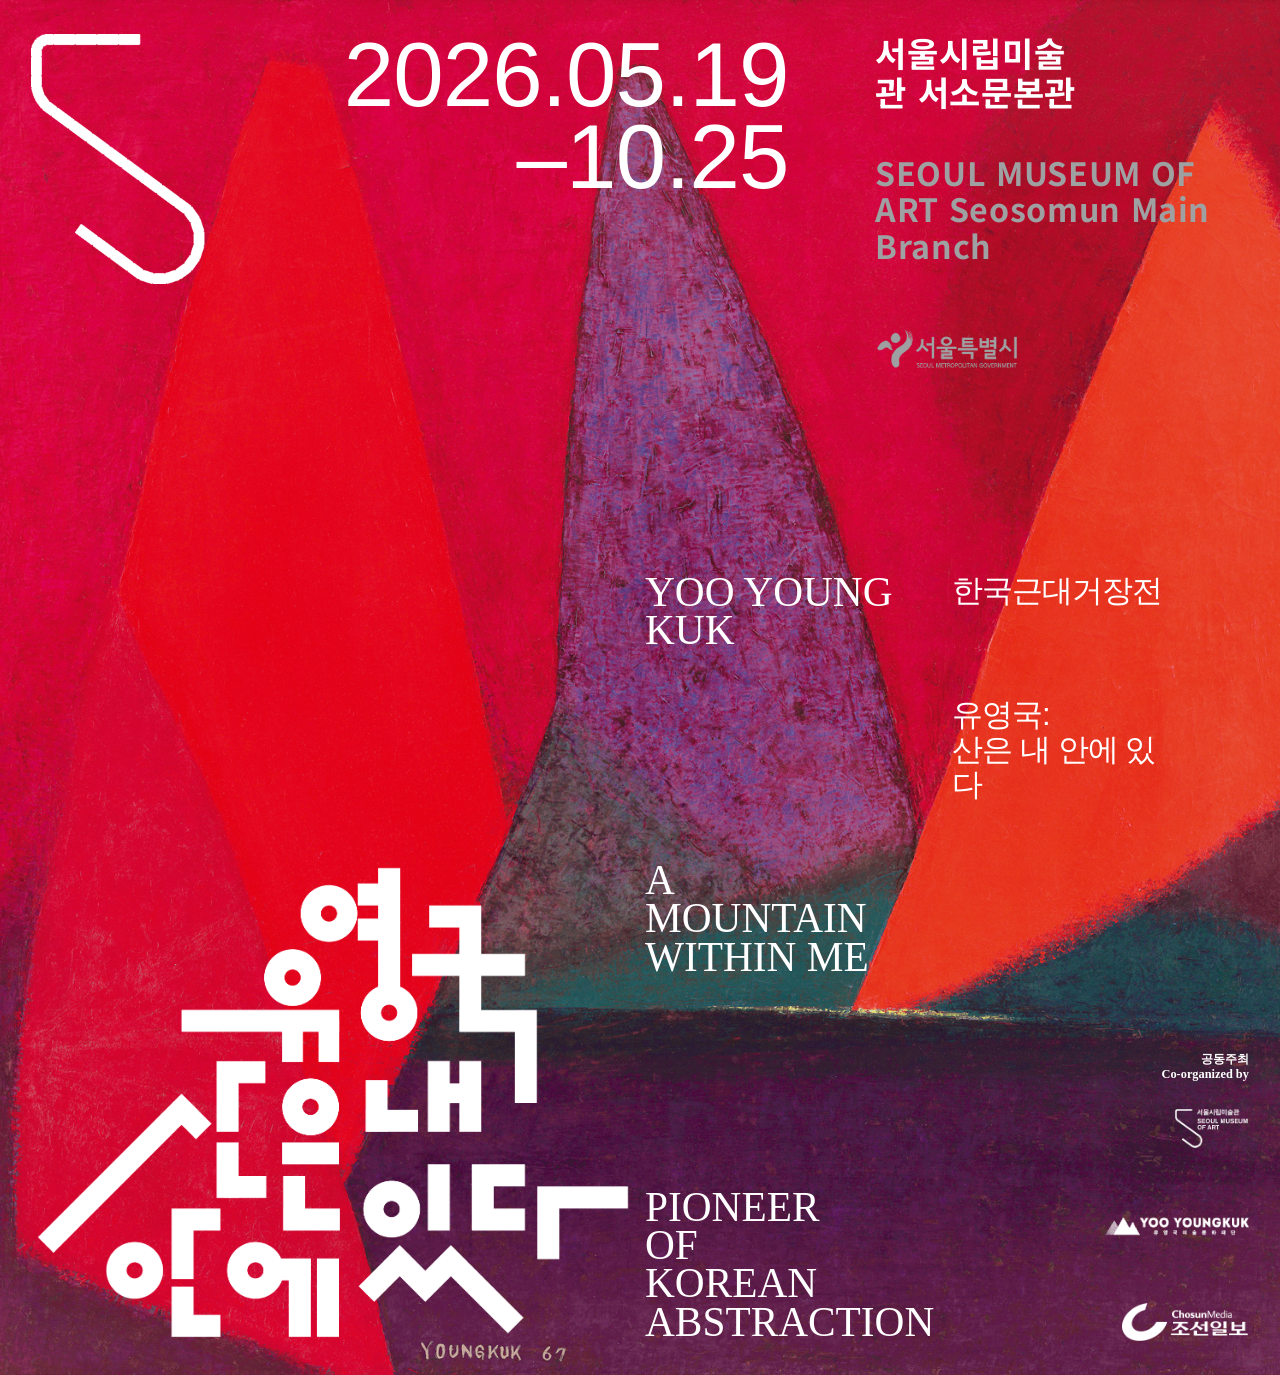
==== src/mid/index.html @ 2357b38d "making" ====
<!doctype html>
<html lang="ko">
  <head>
    <meta charset="UTF-8" />
    <meta name="viewport" content="width=device-width, initial-scale=1.0" />
    <title>Document</title>
    <link rel="stylesheet" href="./style.css" />
    <!-- Noto Sans KR -->
    <link
      href="https://fonts.googleapis.com/css2?family=Noto+Sans+KR:wght@400;500;700&display=swap"
      rel="stylesheet"
    />
  </head>
  <body>
    <div id="poster">
      <div class="grid">
        <!-- 그림 -->
        <img id="artsize" src="./assets/art.jpg" alt="" />

        <!-- 로고+제목 -->
        <img id="logo" src="./assets/museum_logo.png" alt="" />
        <img id="title" src="./assets/title.png" alt="" />

        <!-- 날짜+장소+서울로고 -->
        <h1 class="date">2026.<wbr />05.<wbr />19<br />–10.25</h1>
        <div class="wrap1">
          <h2 class="place kr">서울시립미술관 서소문본관</h2>
          <h2 class="place en">SEOUL MUSEUM OF ART Seosomun Main Branch</h2>
          <img class="seoulsize" src="./assets/seoul_logo.png" alt="" />
        </div>

        <!-- 영어글자 -->
        <div class="wrap2">
          <p class="text first">YOO YOUNG KUK</p>
          <p class="text second">A MOUNTAIN WITHIN ME</p>
          <p class="text">PIONEER<br />OF<br />KOREAN ABSTRACTION</p>
        </div>

        <!-- 한글글자 -->
        <div class="wrap3">
          <p class="text">한국근대거장전</p>
          <p class="text">유영국:<br />산은 내 안에 있다</p>
        </div>

        <!-- 세부정보 -->
        <div class="wrap4">
          <div class="wrap4-1 first">
            <p class="text">공동주최<br />Co-organized by</p>
            <div class="wrap4-2 first">
              <img class="img1" src="./assets/seoul_museum.png" alt="" />
              <img class="img2" src="./assets/YooYoungKuk.png" alt="" />
              <img class="img3" src="./assets/ChosunMedia.png" alt="" />
            </div>
          </div>
          <!-- <div class="wrap4-1 second">
            <p>후원<br />Sponsored by</p>
            <div class="wrap4-2 second">
              <img src="./assets/Bvlgari.png" alt="" />
              <img src="./assets/SinYoung 6.png" alt="" />
            </div>
          </div>
          <div class="wrap4-1 third">
            <p>협찬<br />Supported by</p>
            <div class="wrap4-2 third">
              <img src="./assets/SpSamhwa.png" alt="" />
              <img src="./assets/Hansol.png" alt="" />
            </div>
          </div> -->
        </div>
      </div>
    </div>
  </body>
</html>
---- src/mid/style.css ----
/* Helvetica Neue Bold */
/* @font-face {
  font-family: "Helvetica Neue";
  src: url("./fonts/HelveticaNeue Bold.ttf") format("truetype");
  font-weight: 700;
  font-style: normal;
} */

*,
*::before,
*::after {
  box-sizing: border-box;
  margin: 0;
  padding: 0;
  font-family: "Noto Sans KR", sans-serif;
}

body {
  background-color: #fff;
  color: #fff;
}

/* Desktop (1440 x 1024)*/
#poster {
  width: 100%;
  max-width: 1440px;

  position: relative;
  margin-inline: auto;

  background-image: url("./assets/art.jpg");
  background-size: cover;
  background-position: center;
  background-repeat: no-repeat;
}

.grid {
  display: grid;

  width: calc(100% * 1370 / 1440);
  margin-inline: auto;
  padding-block: min(2.638889vw, 38px);

  grid-template-columns: repeat(16, minmax(0, 1fr));
  grid-template-rows: repeat(22, minmax(0, 1fr));
  gap: 10px;
}

#artsize {
  display: none;
}

/* 로고+제목 */
#logo {
  grid-column: 1 / span 3;
  grid-row: 1 / span 6;
  justify-self: start;
  align-self: start;
  width: 100%;
  height: auto;
  max-width: 174px;
  object-fit: contain;
}

#title {
  grid-column: 1 / span 8;
  grid-row: span 13 / -1;
  justify-self: start;
  align-self: end;
  width: 100%;
  height: auto;
  max-width: 681px;
  object-fit: contain;
}

/* 날짜+장소+서울로고 */
.date {
  min-width: 0;
  font-family: "HelveticaNeue", sans-serif;
  text-align: right;
  font-size: clamp(72px, calc(48px + 3.333333vw), 96px);
  font-style: normal;
  font-weight: 400;
  line-height: 91%; /* 87.36px */
  letter-spacing: -0.01em;

  grid-column: 5 / 11;
  grid-row: 1 / span 4;
}

.wrap1 {
  display: contents;
}

.place {
  font-family: "Noto Sans KR";
  font-size: clamp(28px, calc(18px + 1.25vw), 36px);
  font-style: normal;
  font-weight: 700;
  line-height: 114%; /* 41.04px */
  letter-spacing: 0.02em;
}

.kr {
  grid-column: 12 / span 3;
  grid-row: 1 / span 2;
}

.en {
  color: #9fa0a2;

  font-size: clamp(26px, calc(17px + 1.180556vw), 34px);
  grid-column: 12 / -1;
  grid-row: 3 / span 2;
}

.seoulsize {
  grid-column: 12 / span 2;
  grid-row: 5 / span 2;
  justify-self: start;
  align-self: end;
  width: 100%;
  height: auto;
  max-width: 162px;
  object-fit: contain;
}

.wrap2 {
  grid-column: 9 / span 4;
  grid-row: span 13 / -1;
  display: flex;
  flex-direction: column;
  justify-content: space-between;
}

.wrap2 .text {
  font-family: "Helvetica Neue";
  font-size: clamp(32px, calc(20px + 1.666667vw), 44px);
  font-style: normal;
  font-weight: 500;
  line-height: 93%; /* 40.92px */
}

.wrap2 .text.first {
  max-width: 249px;
}

.wrap2 .text.second {
  max-width: 232px;
}

.wrap3 {
  grid-column: 13 / span 3;
  grid-row: 10 / span 4;
  display: flex;
  flex-direction: column;
  justify-content: space-between;
}

.wrap3 .text {
  font-family: "Yoon Gothic 700", sans-serif;
  font-size: clamp(25px, calc(16px + 1.180556vw), 33px);
  font-style: normal;
  font-weight: 500;
  letter-spacing: -0.03em;
  line-height: 113%; /* 37.29px */
}
.wrap4 {
  display: contents;
}

.wrap4-1 {
  grid-column: -3 / -1;
  grid-row: -6 / -1;
  width: 100%;
  justify-self: end;
  align-self: stretch;

  display: flex;
  flex-direction: column;
  justify-content: space-between;
  gap: 26px;
}

.wrap4-1 .text {
  text-align: right;
  font-family: "Yoon Gothic 700";
  font-size: clamp(10px, calc(7px + 0.416667vw), 13px);
  font-style: normal;
  font-weight: 700;
  line-height: 126%; /* 16.38px */
}

.wrap4-2 {
  display: flex;
  flex-direction: column;
  justify-content: space-between;
  flex: 1;
  min-width: 0;
  min-height: 0;
}

.wrap4-2 img {
  display: block;
  width: 100%;
  height: auto;
  align-self: flex-end;
  object-fit: contain;
}

.img1 {
  max-width: 74px;
  aspect-ratio: 74/39;
}

.img2 {
  max-width: 162px;
  aspect-ratio: 93/22;
}

.img3 {
  max-width: 128px;
  aspect-ratio: 64/19;
}

.wrap4-1.second,
.wrap4-1.third {
  display: none;
}
/* Tablet — Figma 768 × 1024 */
@media (max-width: 900px) {
  #poster {
    width: 100%;
    max-width: 768px;
    aspect-ratio: 768 / 1024;
    background: #78232e;
    overflow: hidden;
  }

  .grid {
    position: relative;
    width: 100%;
    height: 100%;
    margin: 0;
    padding: 10px;
    display: grid;
    grid-template-columns: repeat(14, minmax(0, 1fr));
    grid-template-rows: repeat(21, minmax(0, 1fr));
    gap: min(1.3021vw, 10px);
  }

  #artsize {
    display: block;
    position: absolute;
    left: 8.3%;
    top: 15.5%;
    width: 83.4%;
    height: 76%;
    object-fit: cover;
    object-position: center;
  }

  #logo {
    position: absolute;
    left: 1.2%;
    top: 1%;
    width: 13%;
    height: 15%;
    max-width: none;
    object-fit: contain;
    object-position: top left;
  }

  .date {
    position: absolute;
    top: 1.1%;
    right: 36.5%;
    width: 34%;
    font-size: min(4.1vw, 32px);
    line-height: 0.93;
    letter-spacing: -0.025em;
    text-align: right;
  }

  .wrap1,
  .wrap4 {
    display: contents;
  }

  .place {
    position: absolute;
    right: 1.5%;
    width: 27%;
    font-size: min(1.5vw, 12px);
    line-height: 1.15;
    letter-spacing: 0;
    text-align: left;
  }
  .kr {
    top: 1.4%;
    right: 10px;
    width: max-content;
    white-space: nowrap;
  }
  .en {
    top: 6.2%;
    color: #9fa0a2;
    font-size: min(1.45vw, 11px);
  }
  .place.en,
  .wrap4-1.first {
    display: none;
  }
  .seoulsize {
    position: absolute;
    top: 11.3%;
    right: 15%;
    width: 12%;
    height: auto;
    max-width: none;
  }

  .wrap2 {
    position: absolute;
    left: 1.2%;
    top: 26.5%;
    width: 13%;
    height: 31%;
    display: flex;
    flex-direction: column;
    justify-content: space-between;
    gap: 1em;
  }
  .wrap2 .text {
    font-size: min(1.8vw, 14px);
    line-height: 1.05;
    overflow-wrap: normal;
  }
  .wrap2 .text.first,
  .wrap2 .text.second {
    max-width: none;
  }

  .wrap3 {
    position: absolute;
    top: 20%;
    right: 10px;
    width: 11%;
    height: 31%;
    display: flex;
    flex-direction: row-reverse;
    justify-content: space-between;
    gap: 6px;
  }
  .wrap3 .text {
    font-size: min(1.8vw, 14px);
    line-height: 1.1;
    writing-mode: vertical-rl;
    white-space: nowrap;
  }

  #title {
    position: absolute;
    left: 10%;
    bottom: 1.8%;
    width: 73%;
    height: auto;
    max-width: none;
    z-index: 2;
  }

  .wrap4-1 {
    position: absolute;
    right: 1.2%;
    width: 11%;
    height: 10%;
    display: flex;
    flex-direction: column;
    justify-content: space-between;
    align-items: flex-end;
    gap: 3px;
  }
  .wrap4-1.first {
    bottom: 16%;
  }
  .wrap4-1.second {
    bottom: 7%;
    display: flex;
  }
  .wrap4-1.third {
    bottom: 1%;
    height: 5.5%;
    display: flex;
  }
  .wrap4-1 p,
  .wrap4-1 .text {
    font-size: min(0.9vw, 7px);
    line-height: 1.25;
    text-align: right;
  }
  .wrap4-2 {
    width: 100%;
    flex: 1;
    display: flex;
    flex-direction: column;
    justify-content: space-around;
    align-items: flex-end;
    gap: 2px;
  }
  .wrap4-2 img {
    width: auto;
    max-width: 100%;
    max-height: 32%;
    height: auto;
    object-fit: contain;
  }
  .wrap4-2.second img,
  .wrap4-2.third img {
    max-height: 45%;
  }
}

/* Mobile — Figma 375 × 812: 375px에서 최대 크기 */
@media (max-width: 480px) {
  #poster {
    width: 100%;
    max-width: 375px;
    aspect-ratio: 375 / 812;
    background: #78232e;
    overflow: hidden;
  }

  .grid {
    position: relative;
    display: grid;
    width: 100%;
    height: 100%;
    margin: 0;
    padding: 10px;
    grid-template-columns: repeat(12, minmax(0, 1fr));
    grid-template-rows: repeat(32, minmax(0, 1fr));
    gap: min(2.6667vw, 10px);
  }

  #artsize {
    display: block;
    position: absolute;
    left: 8%;
    top: 29.5%;
    width: 84%;
    height: 42%;
    object-fit: cover;
    object-position: center;
  }

  #logo {
    position: absolute;
    left: 2%;
    top: 1.5%;
    width: 22%;
    height: 14%;
    max-width: none;
    object-fit: contain;
    object-position: top left;
  }

  .date {
    position: absolute;
    top: 1.5%;
    right: 2%;
    width: 45%;
    font-size: min(5.6vw, 21px);
    line-height: 1.25;
    letter-spacing: -0.025em;
    text-align: right;
    white-space: nowrap;
  }

  .wrap1,
  .wrap4 {
    display: contents;
  }
  .place {
    position: absolute;
    right: 2%;
    width: 46%;
    font-size: min(2.9333vw, 11px);
    line-height: 1.2;
    letter-spacing: 0;
    text-align: right;
  }
  .kr {
    top: 11%;
    right: 10px;
    width: max-content;
    white-space: nowrap;
  }
  .en {
    top: 17%;
    color: #9fa0a2;
    font-size: min(2.9333vw, 11px);
  }
  .place.en,
  .wrap4-1.first {
    display: none;
  }
  .seoulsize {
    display: none;
  }

  .wrap2 {
    position: absolute;
    left: 1.5%;
    top: 33%;
    width: 25%;
    height: 24%;
    display: flex;
    flex-direction: column;
    justify-content: space-between;
    gap: 0;
    z-index: 2;
  }
  .wrap2 .text {
    font-family: "Helvetica Neue", sans-serif;
    font-size: min(3.7333vw, 14px);
    font-weight: 500;
    line-height: 1.06;
    letter-spacing: -0.02em;
    overflow-wrap: normal;
  }
  .wrap2 .text.first,
  .wrap2 .text.second {
    max-width: none;
  }

  .wrap3 {
    position: absolute;
    top: 32%;
    right: 10px;
    width: 16%;
    height: 26%;
    display: flex;
    flex-direction: row-reverse;
    justify-content: space-between;
    gap: min(2.1333vw, 8px);
    z-index: 2;
  }
  .wrap3 .text {
    font-family: "Yoon Gothic 700", sans-serif;
    font-size: min(3.7333vw, 14px);
    font-weight: 500;
    line-height: 1.06;
    letter-spacing: -0.03em;
    writing-mode: vertical-rl;
    white-space: nowrap;
  }

  #title {
    position: absolute;
    left: 17%;
    bottom: 14%;
    width: 67%;
    height: auto;
    max-width: none;
    object-fit: contain;
    z-index: 3;
  }

  .wrap4-1 {
    position: absolute;
    bottom: 2%;
    width: 29%;
    height: 8%;
    display: flex;
    flex-direction: column;
    justify-content: space-between;
    align-items: center;
    gap: min(1.3333vw, 5px);
  }
  .wrap4-1.first {
    left: 3%;
    right: auto;
    bottom: 2%;
    height: 8%;
  }
  .wrap4-1.second {
    display: flex;
    left: 35.5%;
    right: auto;
    bottom: 2%;
    height: 8%;
  }
  .wrap4-1.third {
    display: flex;
    left: 68%;
    right: auto;
    bottom: 2%;
    height: 8%;
  }
  .wrap4-1 p,
  .wrap4-1 .text {
    font-size: min(1.6vw, 6px);
    line-height: 1.2;
    text-align: center;
    white-space: nowrap;
  }
  .wrap4-2 {
    display: flex;
    flex-direction: column;
    justify-content: space-around;
    align-items: center;
    width: 100%;
    min-width: 0;
    min-height: 0;
    flex: 1;
    gap: min(0.8vw, 3px);
  }
  .wrap4-2 img {
    display: block;
    width: auto;
    max-width: 100%;
    max-height: 30%;
    height: auto;
    object-fit: contain;
    align-self: center;
  }
  .wrap4-2.second img,
  .wrap4-2.third img {
    max-height: 45%;
  }
  .img1,
  .img2,
  .img3 {
    max-width: 100%;
  }
}
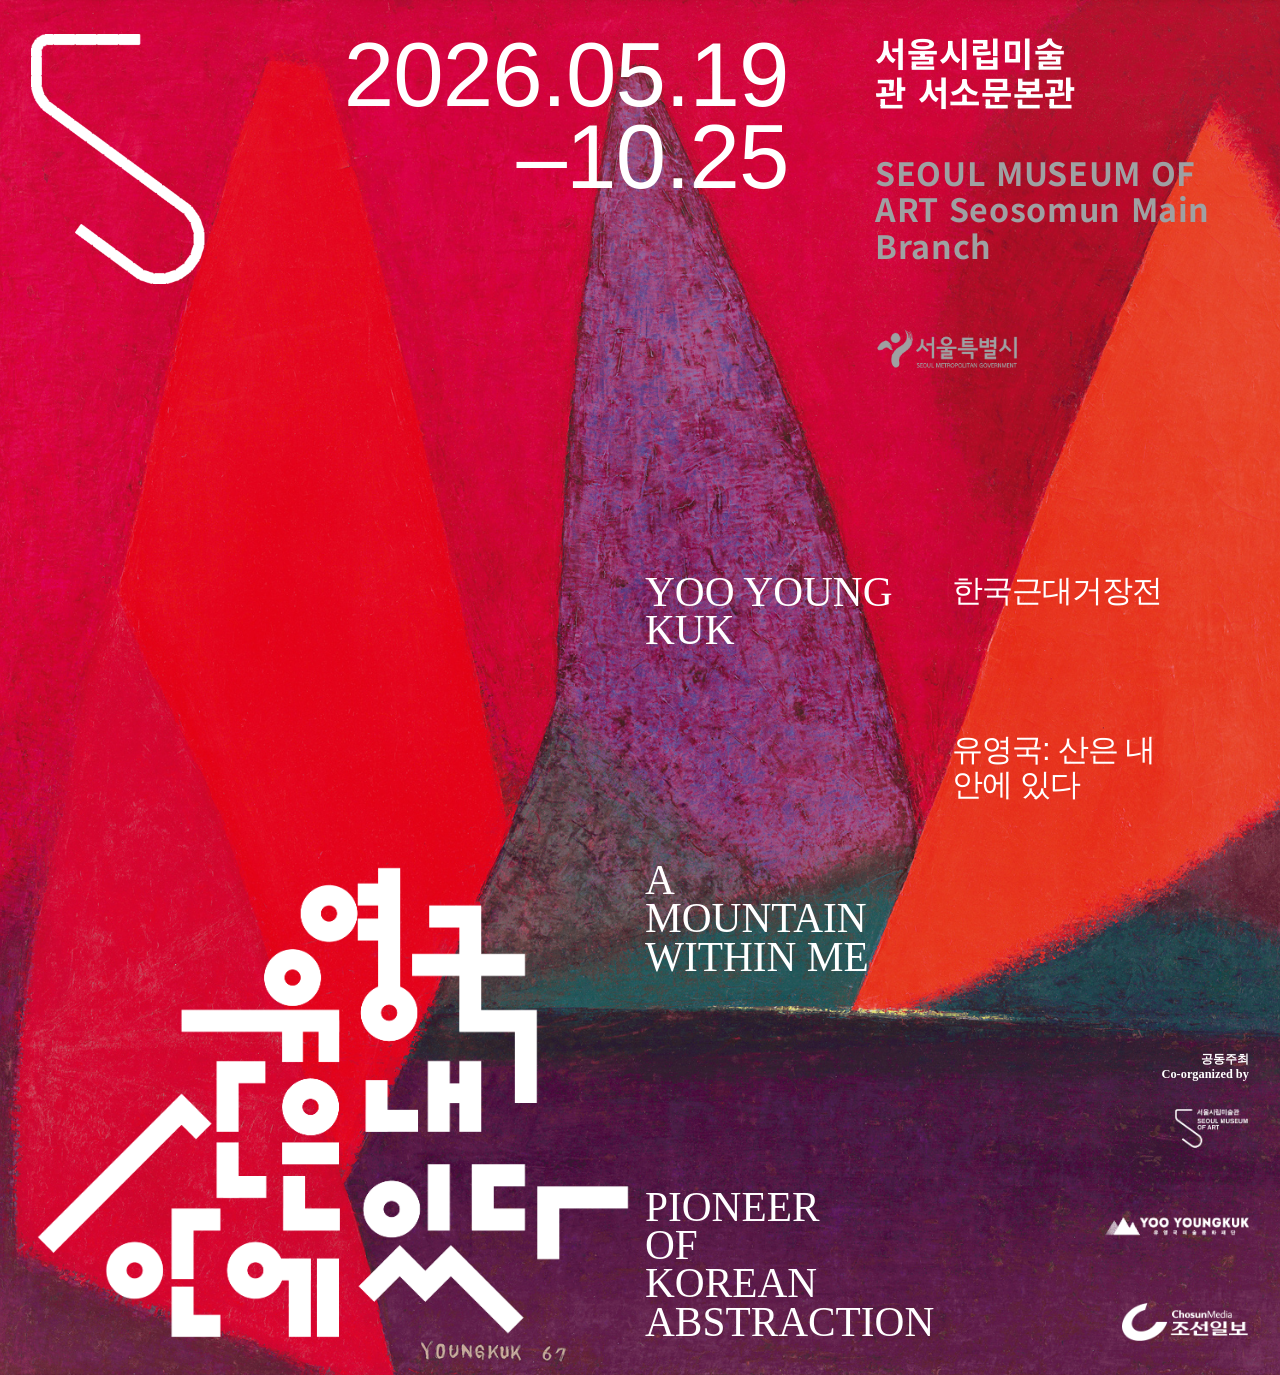
==== commit b1fcfda2: "Fix spacing in Korean text for clarity in index.html" ====
--- a/src/mid/index.html
+++ b/src/mid/index.html
@@ -39,7 +39,7 @@
         <!-- 한글글자 -->
         <div class="wrap3">
           <p class="text">한국근대거장전</p>
-          <p class="text">유영국:<br />산은 내 안에 있다</p>
+          <p class="text">유영국: 산은 내 안에 있다</p>
         </div>
 
         <!-- 세부정보 -->
@@ -52,20 +52,6 @@
               <img class="img3" src="./assets/ChosunMedia.png" alt="" />
             </div>
           </div>
-          <!-- <div class="wrap4-1 second">
-            <p>후원<br />Sponsored by</p>
-            <div class="wrap4-2 second">
-              <img src="./assets/Bvlgari.png" alt="" />
-              <img src="./assets/SinYoung 6.png" alt="" />
-            </div>
-          </div>
-          <div class="wrap4-1 third">
-            <p>협찬<br />Supported by</p>
-            <div class="wrap4-2 third">
-              <img src="./assets/SpSamhwa.png" alt="" />
-              <img src="./assets/Hansol.png" alt="" />
-            </div>
-          </div> -->
         </div>
       </div>
     </div>
--- a/src/mid/style.css
+++ b/src/mid/style.css
@@ -1,11 +1,3 @@
-/* Helvetica Neue Bold */
-/* @font-face {
-  font-family: "Helvetica Neue";
-  src: url("./fonts/HelveticaNeue Bold.ttf") format("truetype");
-  font-weight: 700;
-  font-style: normal;
-} */
-
 *,
 *::before,
 *::after {
@@ -223,10 +215,6 @@
   aspect-ratio: 64/19;
 }
 
-.wrap4-1.second,
-.wrap4-1.third {
-  display: none;
-}
 /* Tablet — Figma 768 × 1024 */
 @media (max-width: 900px) {
   #poster {
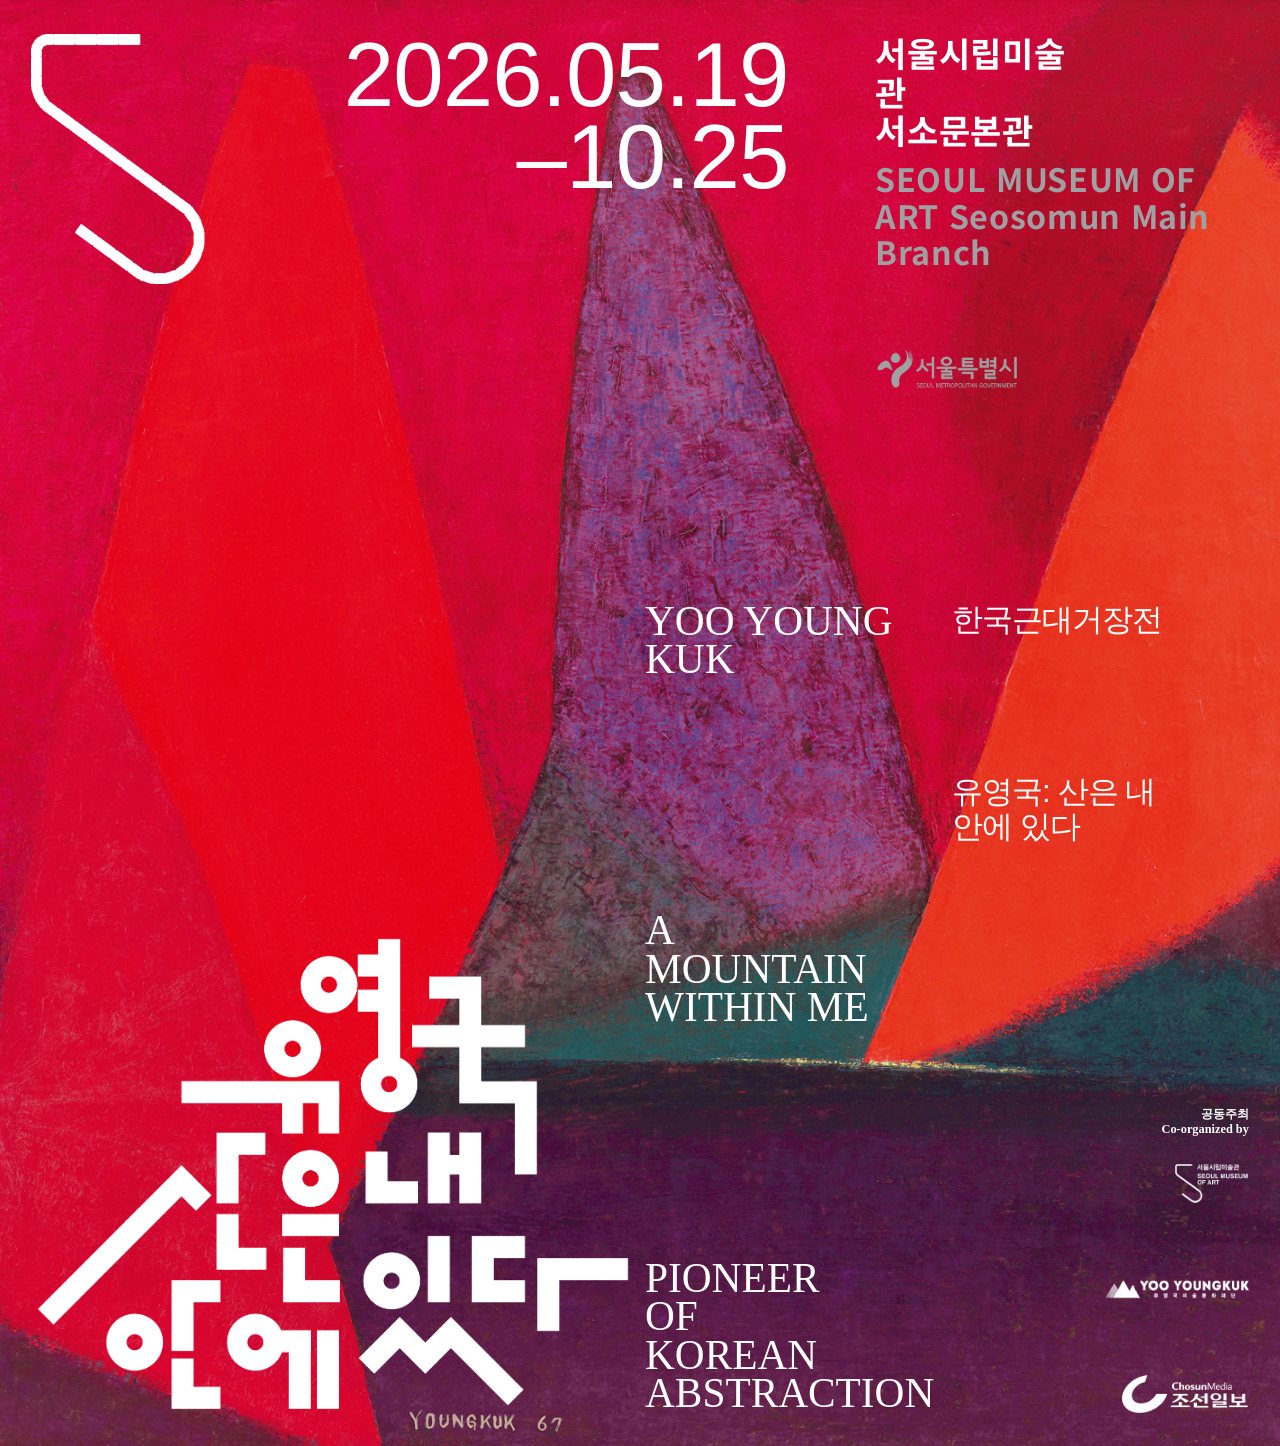
==== commit 6ae30b4a: "Refactor layout for Korean text and adjust date positioning in index.html and style.css" ====
--- a/src/mid/index.html
+++ b/src/mid/index.html
@@ -24,7 +24,10 @@
         <!-- 날짜+장소+서울로고 -->
         <h1 class="date">2026.<wbr />05.<wbr />19<br />–10.25</h1>
         <div class="wrap1">
-          <h2 class="place kr">서울시립미술관 서소문본관</h2>
+          <h2 class="place kr">
+            서울시립미술관<br />
+            서소문본관
+          </h2>
           <h2 class="place en">SEOUL MUSEUM OF ART Seosomun Main Branch</h2>
           <img class="seoulsize" src="./assets/seoul_logo.png" alt="" />
         </div>
--- a/src/mid/style.css
+++ b/src/mid/style.css
@@ -455,7 +455,7 @@
   .date {
     position: absolute;
     top: 1.5%;
-    right: 2%;
+    right: 40%;
     width: 45%;
     font-size: min(5.6vw, 21px);
     line-height: 1.25;
